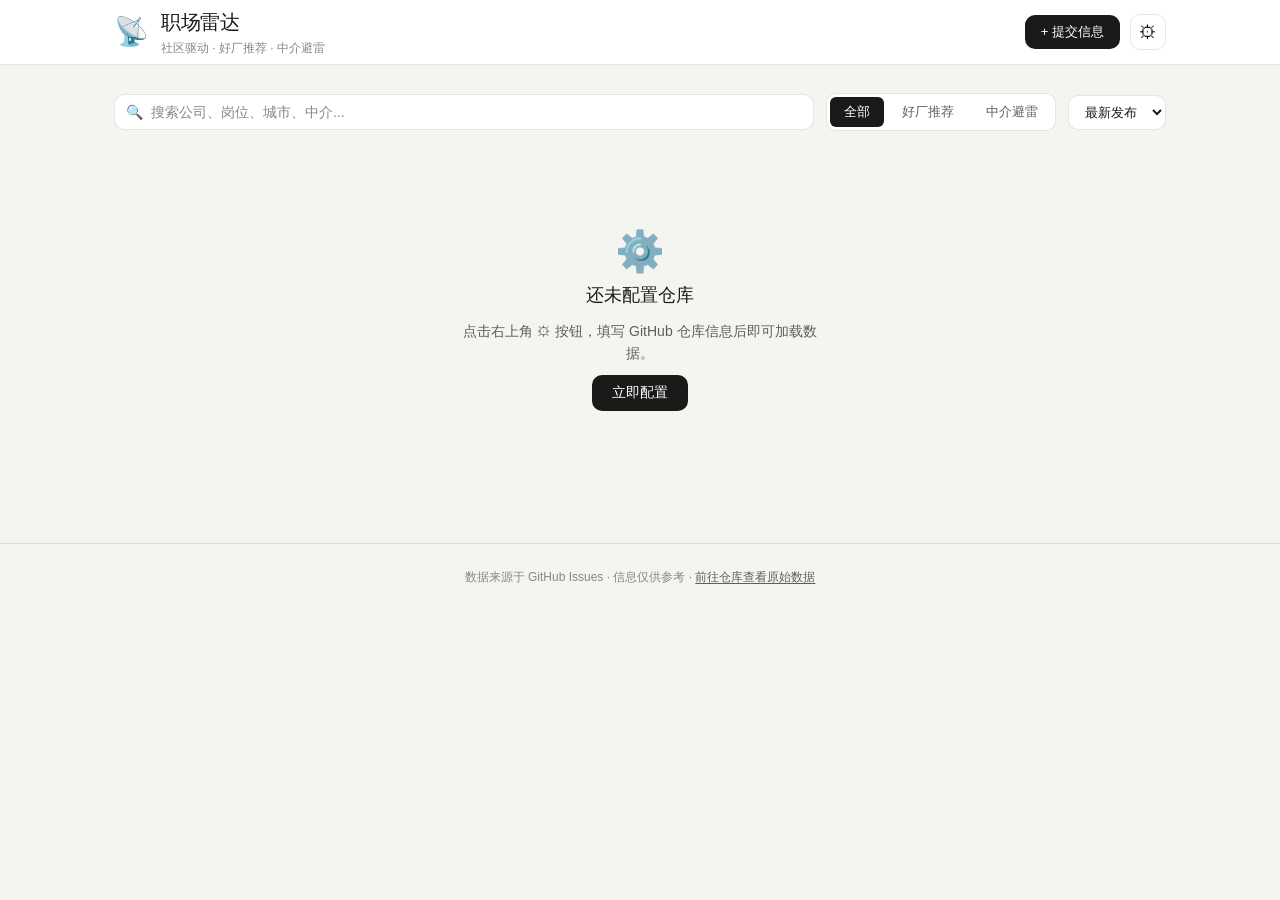
==== index.html @ b4d0943f "init" ====
<!DOCTYPE html>
<html lang="zh-CN">
<head>
  <meta charset="UTF-8" />
  <meta name="viewport" content="width=device-width, initial-scale=1.0" />
  <title>职场雷达 · 好厂推荐 & 中介避雷</title>
  <link rel="stylesheet" href="style.css" />
</head>
<body>
  <header class="site-header">
    <div class="header-inner">
      <div class="brand">
        <span class="brand-icon">📡</span>
        <div>
          <h1 class="brand-title">职场雷达</h1>
          <p class="brand-sub">社区驱动 · 好厂推荐 · 中介避雷</p>
        </div>
      </div>
      <div class="header-actions">
        <a class="btn-submit" id="btnSubmitIssue" href="#" target="_blank" rel="noopener">
          + 提交信息
        </a>
        <button class="btn-icon" id="btnConfig" title="配置 GitHub 仓库">⚙</button>
      </div>
    </div>
  </header>

  <!-- 配置弹窗 -->
  <div class="modal-backdrop" id="configModal">
    <div class="modal">
      <div class="modal-header">
        <h2 class="modal-title">配置 GitHub 仓库</h2>
        <button class="modal-close" id="btnCloseModal">✕</button>
      </div>
      <div class="modal-body">
        <p class="modal-desc">填写存储 Issues 的 GitHub 仓库信息，数据将从该仓库的 Issues 中实时读取。</p>
        <label class="field-label">仓库所有者（用户名或组织名）
          <input type="text" id="cfgOwner" placeholder="例如：octocat" />
        </label>
        <label class="field-label">仓库名称
          <input type="text" id="cfgRepo" placeholder="例如：job-radar" />
        </label>
        <label class="field-label">
          GitHub Token（可选，提高请求频率限制）
          <input type="password" id="cfgToken" placeholder="ghp_xxxx（仅存储在本地）" />
        </label>
        <div class="modal-hint">
          <strong>Issues 标题格式说明：</strong><br/>
          <code>中介避雷/公司名/地点/中介名称</code><br/>
          <code>直聘好厂/平台认证/岗位信息/工作地点/工作待遇/工作时长/薪资水平</code>
        </div>
      </div>
      <div class="modal-footer">
        <button class="btn-primary" id="btnSaveConfig">保存配置</button>
        <button class="btn-secondary" id="btnCancelConfig">取消</button>
      </div>
    </div>
  </div>

  <!-- 主区域 -->
  <main class="main-content">
    <!-- 统计栏 -->
    <section class="stats-bar" id="statsBar" style="display:none">
      <div class="stat-card">
        <span class="stat-num" id="statTotal">0</span>
        <span class="stat-label">总条目</span>
      </div>
      <div class="stat-card stat-good">
        <span class="stat-num" id="statGood">0</span>
        <span class="stat-label">好厂推荐</span>
      </div>
      <div class="stat-card stat-bad">
        <span class="stat-num" id="statBad">0</span>
        <span class="stat-label">中介避雷</span>
      </div>
      <div class="stat-card">
        <span class="stat-num" id="statCities">0</span>
        <span class="stat-label">覆盖城市</span>
      </div>
    </section>

    <!-- 搜索 & 筛选 -->
    <section class="filter-bar">
      <div class="search-wrap">
        <span class="search-icon">🔍</span>
        <input
          type="text"
          id="searchInput"
          class="search-input"
          placeholder="搜索公司、岗位、城市、中介..."
        />
      </div>
      <div class="tab-group">
        <button class="tab active" data-tab="all">全部</button>
        <button class="tab tab-good" data-tab="good">好厂推荐</button>
        <button class="tab tab-bad" data-tab="bad">中介避雷</button>
      </div>
      <div class="sort-wrap">
        <select id="sortSelect" class="sort-select">
          <option value="latest">最新发布</option>
          <option value="oldest">最早发布</option>
          <option value="hot">最多互动</option>
        </select>
      </div>
    </section>

    <!-- 标签云 -->
    <div class="tag-cloud" id="tagCloud"></div>

    <!-- 空状态/加载状态 -->
    <div id="stateEmpty" class="state-box" style="display:none">
      <div class="state-icon">⚙️</div>
      <p class="state-title">还未配置仓库</p>
      <p class="state-desc">点击右上角 ⚙ 按钮，填写 GitHub 仓库信息后即可加载数据。</p>
      <button class="btn-primary" id="btnOpenConfig">立即配置</button>
    </div>

    <div id="stateLoading" class="state-box" style="display:none">
      <div class="spinner"></div>
      <p class="state-title">正在加载数据…</p>
    </div>

    <div id="stateError" class="state-box" style="display:none">
      <div class="state-icon">❌</div>
      <p class="state-title" id="errorTitle">加载失败</p>
      <p class="state-desc" id="errorDesc"></p>
      <button class="btn-secondary" id="btnRetry">重新加载</button>
    </div>

    <div id="stateNoResult" class="state-box" style="display:none">
      <div class="state-icon">🔭</div>
      <p class="state-title">没有找到匹配的结果</p>
      <p class="state-desc">试试换个关键词，或清空筛选条件。</p>
    </div>

    <!-- 卡片列表 -->
    <div class="card-grid" id="cardGrid"></div>

    <!-- 加载更多 -->
    <div class="load-more-wrap" id="loadMoreWrap" style="display:none">
      <button class="btn-load-more" id="btnLoadMore">加载更多</button>
    </div>
  </main>

  <footer class="site-footer">
    <p>数据来源于 GitHub Issues · 信息仅供参考 · <a id="repoLink" href="#" target="_blank">前往仓库查看原始数据</a></p>
  </footer>

  <script src="app.js"></script>
</body>
</html>
---- style.css ----
/* =============================================
   CSS Variables & Reset
============================================= */
*, *::before, *::after { box-sizing: border-box; margin: 0; padding: 0; }

:root {
  --c-bg: #f4f4f0;
  --c-surface: #ffffff;
  --c-border: rgba(0,0,0,0.10);
  --c-border-hover: rgba(0,0,0,0.20);
  --c-text-primary: #1a1a18;
  --c-text-secondary: #5f5e5a;
  --c-text-hint: #888780;

  --c-good-bg: #eaf3de;
  --c-good-border: #3b6d11;
  --c-good-text: #27500a;
  --c-good-tag: #c0dd97;
  --c-good-accent: #639922;

  --c-bad-bg: #fcebeb;
  --c-bad-border: #a32d2d;
  --c-bad-text: #791f1f;
  --c-bad-tag: #f7c1c1;
  --c-bad-accent: #e24b4a;

  --c-blue-bg: #e6f1fb;
  --c-blue-text: #185fa5;
  --c-blue-border: #378add;

  --radius-sm: 6px;
  --radius-md: 10px;
  --radius-lg: 14px;
  --radius-xl: 20px;

  --shadow-sm: 0 1px 3px rgba(0,0,0,0.06);
  --shadow-md: 0 2px 8px rgba(0,0,0,0.09);

  --font: -apple-system, BlinkMacSystemFont, "Segoe UI", "PingFang SC", "Microsoft YaHei", sans-serif;
}

body {
  font-family: var(--font);
  background: var(--c-bg);
  color: var(--c-text-primary);
  line-height: 1.6;
  min-height: 100vh;
}

a { color: inherit; text-decoration: none; }

/* =============================================
   Header
============================================= */
.site-header {
  background: var(--c-surface);
  border-bottom: 0.5px solid var(--c-border);
  position: sticky;
  top: 0;
  z-index: 100;
}

.header-inner {
  max-width: 1100px;
  margin: 0 auto;
  padding: 0 24px;
  height: 64px;
  display: flex;
  align-items: center;
  justify-content: space-between;
}

.brand {
  display: flex;
  align-items: center;
  gap: 12px;
}

.brand-icon { font-size: 28px; line-height: 1; }

.brand-title {
  font-size: 20px;
  font-weight: 500;
  letter-spacing: -0.3px;
}

.brand-sub {
  font-size: 12px;
  color: var(--c-text-hint);
  margin-top: 1px;
}

.header-actions {
  display: flex;
  align-items: center;
  gap: 10px;
}

.btn-submit {
  display: inline-flex;
  align-items: center;
  gap: 4px;
  padding: 7px 16px;
  background: var(--c-text-primary);
  color: #fff;
  border-radius: var(--radius-md);
  font-size: 13px;
  font-weight: 500;
  transition: opacity 0.15s;
}
.btn-submit:hover { opacity: 0.82; }

.btn-icon {
  width: 36px;
  height: 36px;
  border: 0.5px solid var(--c-border);
  border-radius: var(--radius-md);
  background: transparent;
  cursor: pointer;
  font-size: 18px;
  display: flex;
  align-items: center;
  justify-content: center;
  transition: border-color 0.15s;
}
.btn-icon:hover { border-color: var(--c-border-hover); }

/* =============================================
   Main Layout
============================================= */
.main-content {
  max-width: 1100px;
  margin: 0 auto;
  padding: 28px 24px 48px;
}

/* =============================================
   Stats Bar
============================================= */
.stats-bar {
  display: grid;
  grid-template-columns: repeat(4, 1fr);
  gap: 12px;
  margin-bottom: 24px;
}

.stat-card {
  background: var(--c-surface);
  border: 0.5px solid var(--c-border);
  border-radius: var(--radius-md);
  padding: 14px 18px;
  display: flex;
  flex-direction: column;
  gap: 2px;
}

.stat-num {
  font-size: 26px;
  font-weight: 500;
  line-height: 1.2;
}

.stat-label {
  font-size: 12px;
  color: var(--c-text-hint);
}

.stat-card.stat-good .stat-num { color: var(--c-good-accent); }
.stat-card.stat-bad .stat-num { color: var(--c-bad-accent); }

/* =============================================
   Filter Bar
============================================= */
.filter-bar {
  display: flex;
  align-items: center;
  gap: 12px;
  flex-wrap: wrap;
  margin-bottom: 16px;
}

.search-wrap {
  flex: 1;
  min-width: 200px;
  position: relative;
}

.search-icon {
  position: absolute;
  left: 12px;
  top: 50%;
  transform: translateY(-50%);
  font-size: 14px;
  pointer-events: none;
}

.search-input {
  width: 100%;
  padding: 9px 14px 9px 36px;
  border: 0.5px solid var(--c-border);
  border-radius: var(--radius-md);
  background: var(--c-surface);
  font-size: 14px;
  font-family: var(--font);
  color: var(--c-text-primary);
  outline: none;
  transition: border-color 0.15s;
}
.search-input:focus { border-color: var(--c-blue-border); }
.search-input::placeholder { color: var(--c-text-hint); }

.tab-group {
  display: flex;
  gap: 4px;
  background: var(--c-surface);
  border: 0.5px solid var(--c-border);
  border-radius: var(--radius-md);
  padding: 3px;
}

.tab {
  padding: 6px 14px;
  border: none;
  background: transparent;
  border-radius: var(--radius-sm);
  font-size: 13px;
  cursor: pointer;
  font-family: var(--font);
  color: var(--c-text-secondary);
  transition: background 0.15s, color 0.15s;
}
.tab.active {
  background: var(--c-text-primary);
  color: #fff;
}
.tab.tab-good.active {
  background: var(--c-good-accent);
  color: #fff;
}
.tab.tab-bad.active {
  background: var(--c-bad-accent);
  color: #fff;
}

.sort-select {
  padding: 8px 12px;
  border: 0.5px solid var(--c-border);
  border-radius: var(--radius-md);
  background: var(--c-surface);
  font-size: 13px;
  font-family: var(--font);
  color: var(--c-text-primary);
  cursor: pointer;
  outline: none;
}

/* =============================================
   Tag Cloud
============================================= */
.tag-cloud {
  display: flex;
  flex-wrap: wrap;
  gap: 6px;
  margin-bottom: 20px;
  min-height: 0;
}

.tag {
  padding: 4px 10px;
  border-radius: 99px;
  font-size: 12px;
  cursor: pointer;
  border: 0.5px solid var(--c-border);
  background: var(--c-surface);
  color: var(--c-text-secondary);
  transition: all 0.15s;
}
.tag:hover { border-color: var(--c-border-hover); }
.tag.active-tag {
  background: var(--c-text-primary);
  color: #fff;
  border-color: var(--c-text-primary);
}

/* =============================================
   State Boxes
============================================= */
.state-box {
  text-align: center;
  padding: 64px 24px;
  display: flex;
  flex-direction: column;
  align-items: center;
  gap: 10px;
}

.state-icon { font-size: 40px; line-height: 1; }

.state-title {
  font-size: 18px;
  font-weight: 500;
}

.state-desc {
  font-size: 14px;
  color: var(--c-text-secondary);
  max-width: 360px;
}

.spinner {
  width: 36px;
  height: 36px;
  border: 3px solid var(--c-border);
  border-top-color: var(--c-text-primary);
  border-radius: 50%;
  animation: spin 0.7s linear infinite;
  margin-bottom: 4px;
}
@keyframes spin { to { transform: rotate(360deg); } }

/* =============================================
   Card Grid
============================================= */
.card-grid {
  display: grid;
  grid-template-columns: repeat(auto-fill, minmax(340px, 1fr));
  gap: 16px;
}

/* =============================================
   Entry Card
============================================= */
.entry-card {
  background: var(--c-surface);
  border: 0.5px solid var(--c-border);
  border-radius: var(--radius-lg);
  padding: 18px 20px;
  display: flex;
  flex-direction: column;
  gap: 12px;
  transition: box-shadow 0.18s, border-color 0.18s;
  cursor: pointer;
  text-decoration: none;
  color: inherit;
}
.entry-card:hover {
  box-shadow: var(--shadow-md);
  border-color: var(--c-border-hover);
}

.entry-card.card-good {
  border-left: 3px solid var(--c-good-accent);
}
.entry-card.card-bad {
  border-left: 3px solid var(--c-bad-accent);
}

.card-header {
  display: flex;
  align-items: flex-start;
  justify-content: space-between;
  gap: 10px;
}

.card-type-badge {
  display: inline-flex;
  align-items: center;
  gap: 4px;
  padding: 3px 9px;
  border-radius: 99px;
  font-size: 11px;
  font-weight: 500;
  white-space: nowrap;
  flex-shrink: 0;
}
.badge-good {
  background: var(--c-good-bg);
  color: var(--c-good-text);
  border: 0.5px solid var(--c-good-border);
}
.badge-bad {
  background: var(--c-bad-bg);
  color: var(--c-bad-text);
  border: 0.5px solid var(--c-bad-border);
}

.card-company {
  font-size: 17px;
  font-weight: 500;
  line-height: 1.3;
  flex: 1;
}

.card-meta {
  display: flex;
  flex-wrap: wrap;
  gap: 6px 16px;
}

.meta-item {
  display: flex;
  align-items: center;
  gap: 4px;
  font-size: 13px;
  color: var(--c-text-secondary);
}

.meta-icon { font-size: 13px; }

/* Good card detail fields */
.card-fields {
  display: grid;
  grid-template-columns: 1fr 1fr;
  gap: 6px 16px;
}

.field-item {
  font-size: 12px;
  display: flex;
  flex-direction: column;
  gap: 1px;
}

.field-key {
  color: var(--c-text-hint);
  font-size: 11px;
}

.field-val {
  font-weight: 500;
  color: var(--c-text-primary);
}

/* Salary highlight */
.salary-pill {
  display: inline-flex;
  align-items: center;
  background: var(--c-good-bg);
  color: var(--c-good-text);
  border-radius: 99px;
  padding: 3px 10px;
  font-size: 13px;
  font-weight: 500;
}

.card-body-text {
  font-size: 13px;
  color: var(--c-text-secondary);
  line-height: 1.65;
  display: -webkit-box;
  -webkit-line-clamp: 4;
  -webkit-box-orient: vertical;
  overflow: hidden;
}

.card-footer {
  display: flex;
  align-items: center;
  justify-content: space-between;
  padding-top: 10px;
  border-top: 0.5px solid var(--c-border);
}

.card-author {
  display: flex;
  align-items: center;
  gap: 6px;
  font-size: 12px;
  color: var(--c-text-hint);
}

.author-avatar {
  width: 20px;
  height: 20px;
  border-radius: 50%;
  object-fit: cover;
}

.card-date {
  font-size: 12px;
  color: var(--c-text-hint);
}

.card-reactions {
  display: flex;
  gap: 8px;
}

.reaction {
  display: flex;
  align-items: center;
  gap: 3px;
  font-size: 12px;
  color: var(--c-text-hint);
}

/* =============================================
   Load More
============================================= */
.load-more-wrap {
  display: flex;
  justify-content: center;
  margin-top: 28px;
}

.btn-load-more {
  padding: 10px 32px;
  border: 0.5px solid var(--c-border);
  border-radius: var(--radius-md);
  background: var(--c-surface);
  font-size: 14px;
  font-family: var(--font);
  cursor: pointer;
  transition: all 0.15s;
}
.btn-load-more:hover {
  border-color: var(--c-border-hover);
  box-shadow: var(--shadow-sm);
}

/* =============================================
   Buttons
============================================= */
.btn-primary {
  padding: 9px 20px;
  background: var(--c-text-primary);
  color: #fff;
  border: none;
  border-radius: var(--radius-md);
  font-size: 14px;
  font-family: var(--font);
  cursor: pointer;
  transition: opacity 0.15s;
}
.btn-primary:hover { opacity: 0.82; }

.btn-secondary {
  padding: 9px 20px;
  background: transparent;
  color: var(--c-text-secondary);
  border: 0.5px solid var(--c-border);
  border-radius: var(--radius-md);
  font-size: 14px;
  font-family: var(--font);
  cursor: pointer;
  transition: all 0.15s;
}
.btn-secondary:hover { border-color: var(--c-border-hover); }

/* =============================================
   Modal
============================================= */
.modal-backdrop {
  position: fixed;
  inset: 0;
  background: rgba(0,0,0,0.35);
  z-index: 999;
  display: none;
  align-items: center;
  justify-content: center;
  padding: 20px;
}
.modal-backdrop.open { display: flex; }

.modal {
  background: var(--c-surface);
  border-radius: var(--radius-xl);
  width: 100%;
  max-width: 480px;
  padding: 28px;
  box-shadow: var(--shadow-md);
}

.modal-header {
  display: flex;
  justify-content: space-between;
  align-items: center;
  margin-bottom: 16px;
}

.modal-title { font-size: 18px; font-weight: 500; }

.modal-close {
  background: transparent;
  border: none;
  font-size: 16px;
  cursor: pointer;
  color: var(--c-text-hint);
  padding: 4px;
}

.modal-desc {
  font-size: 13px;
  color: var(--c-text-secondary);
  margin-bottom: 16px;
  line-height: 1.6;
}

.field-label {
  display: flex;
  flex-direction: column;
  gap: 6px;
  font-size: 13px;
  color: var(--c-text-secondary);
  margin-bottom: 14px;
}

.field-label input {
  padding: 9px 12px;
  border: 0.5px solid var(--c-border);
  border-radius: var(--radius-md);
  font-size: 14px;
  font-family: var(--font);
  outline: none;
  transition: border-color 0.15s;
}
.field-label input:focus { border-color: var(--c-blue-border); }

.modal-hint {
  background: var(--c-blue-bg);
  border: 0.5px solid var(--c-blue-border);
  border-radius: var(--radius-md);
  padding: 12px 14px;
  font-size: 12px;
  color: var(--c-blue-text);
  line-height: 1.8;
  margin-bottom: 20px;
}
.modal-hint code {
  background: rgba(55,138,221,0.12);
  padding: 1px 5px;
  border-radius: 4px;
  font-family: monospace;
}

.modal-footer {
  display: flex;
  justify-content: flex-end;
  gap: 10px;
}

/* =============================================
   Footer
============================================= */
.site-footer {
  text-align: center;
  padding: 24px;
  font-size: 12px;
  color: var(--c-text-hint);
  border-top: 0.5px solid var(--c-border);
  margin-top: 20px;
}
.site-footer a {
  color: var(--c-text-secondary);
  text-decoration: underline;
  text-underline-offset: 2px;
}

/* =============================================
   Responsive
============================================= */
@media (max-width: 680px) {
  .header-inner { padding: 0 16px; }
  .main-content { padding: 20px 16px 40px; }
  .stats-bar { grid-template-columns: repeat(2, 1fr); }
  .card-grid { grid-template-columns: 1fr; }
  .filter-bar { flex-direction: column; align-items: stretch; }
  .search-wrap { min-width: unset; }
  .brand-sub { display: none; }
}
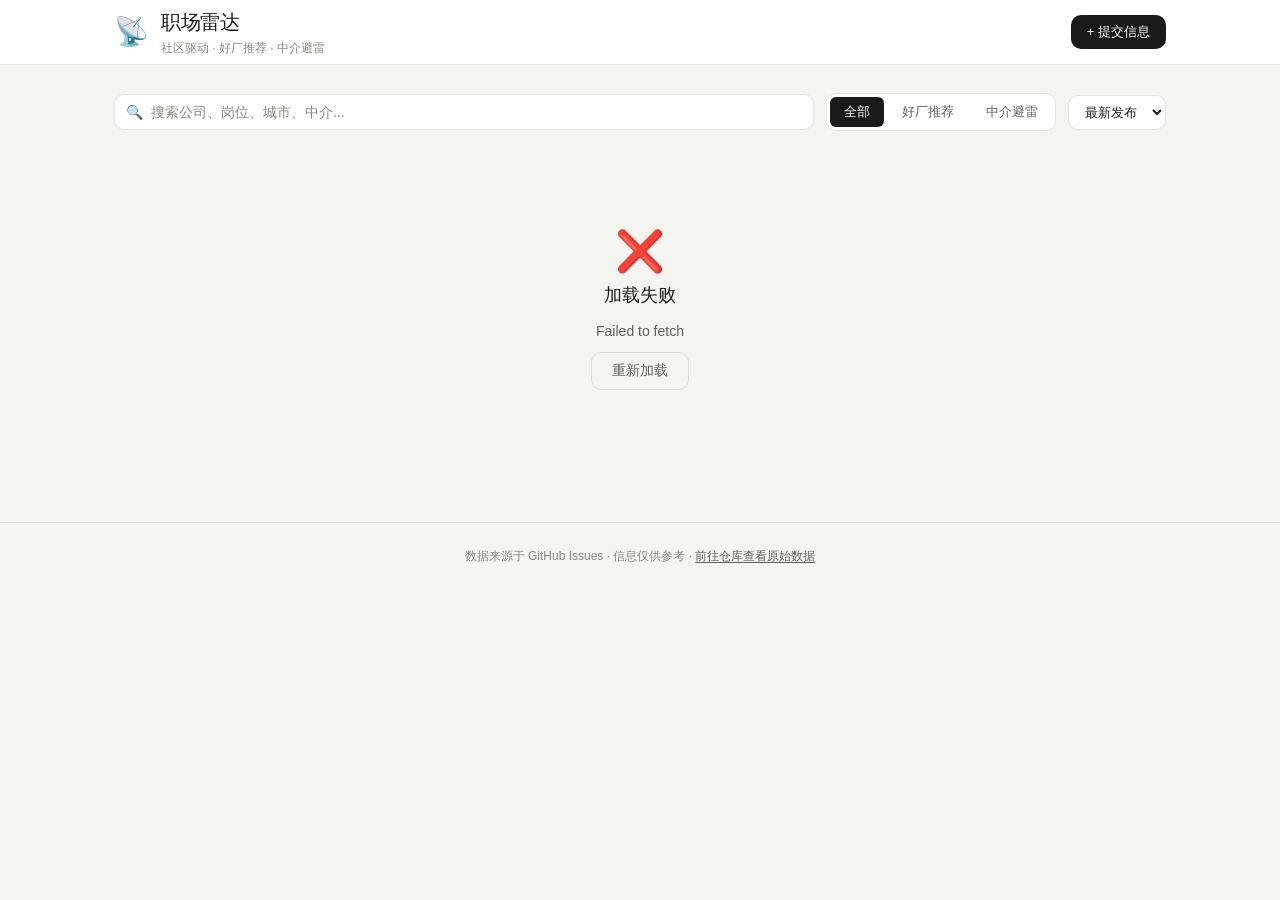
==== commit 93a517a0: "隐藏仓库ISSUES地址" ====
--- a/index.html
+++ b/index.html
@@ -20,13 +20,13 @@
         <a class="btn-submit" id="btnSubmitIssue" href="#" target="_blank" rel="noopener">
           + 提交信息
         </a>
-        <button class="btn-icon" id="btnConfig" title="配置 GitHub 仓库">⚙</button>
+        <button class="btn-icon" id="btnConfig" title="配置 GitHub 仓库" style="display:none">⚙</button>
       </div>
     </div>
   </header>
 
-  <!-- 配置弹窗 -->
-  <div class="modal-backdrop" id="configModal">
+  <!-- 配置弹窗（隐藏，仅供脚本引用） -->
+  <div class="modal-backdrop" id="configModal" style="display:none!important">
     <div class="modal">
       <div class="modal-header">
         <h2 class="modal-title">配置 GitHub 仓库</h2>
@@ -112,7 +112,7 @@
       <div class="state-icon">⚙️</div>
       <p class="state-title">还未配置仓库</p>
       <p class="state-desc">点击右上角 ⚙ 按钮，填写 GitHub 仓库信息后即可加载数据。</p>
-      <button class="btn-primary" id="btnOpenConfig">立即配置</button>
+      <button class="btn-primary" id="btnOpenConfig" style="display:none">立即配置</button>
     </div>
 
     <div id="stateLoading" class="state-box" style="display:none">
